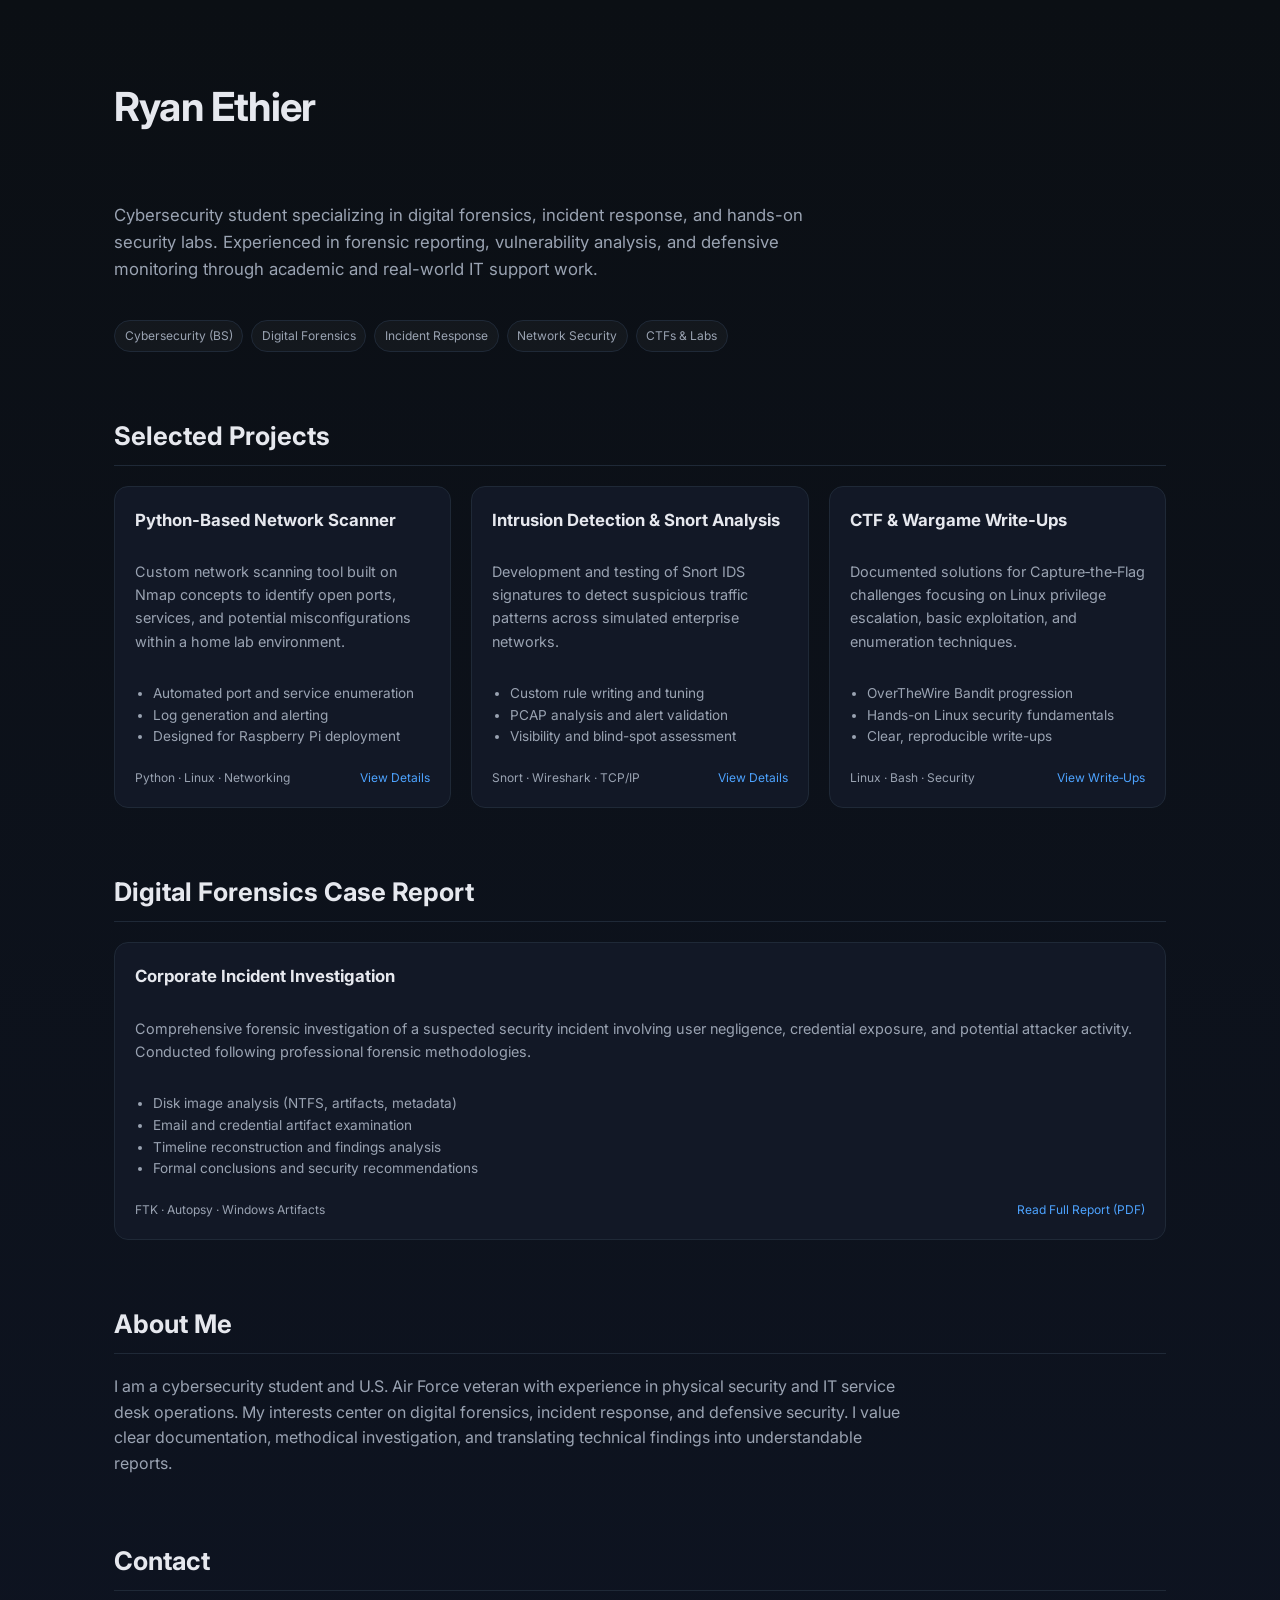
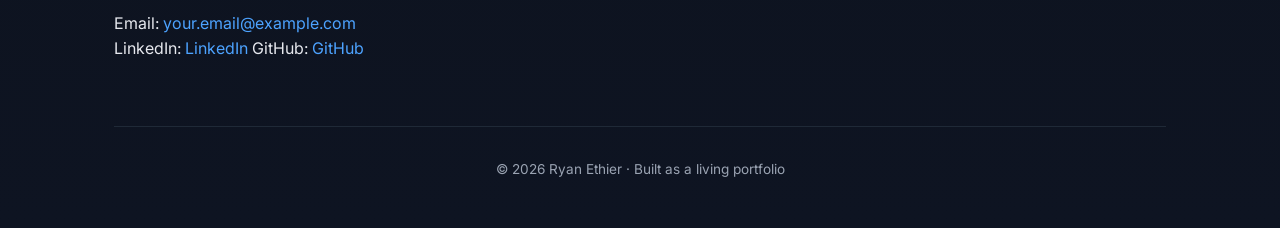
==== index.html @ 9be21da5 "Fix contact links for LinkedIn and GitHub Updated LinkedIn and GitHub links to be clickable and open" ====
<!DOCTYPE html>
<html lang="en">
<head>
  <meta charset="UTF-8" />
  <meta name="viewport" content="width=device-width, initial-scale=1.0" />
  <title>Ryan Ethier | Cybersecurity & Digital Forensics Portfolio</title>
  <meta name="description" content="Cybersecurity student portfolio featuring digital forensics reports, labs, and hands-on security projects." />
  <link rel="preconnect" href="https://fonts.googleapis.com">
  <link rel="preconnect" href="https://fonts.gstatic.com" crossorigin>
  <link href="https://fonts.googleapis.com/css2?family=Inter:wght@300;400;500;600;700&display=swap" rel="stylesheet">
  <style>
    :root {
      --bg: #0b0f14;
      --panel: #121826;
      --text: #e6e8ee;
      --muted: #9aa3b2;
      --accent: #4da3ff;
      --border: #1f2937;
    }

    * { box-sizing: border-box; }

    body {
      margin: 0;
      font-family: 'Inter', system-ui, -apple-system, BlinkMacSystemFont, sans-serif;
      background: linear-gradient(180deg, #0b0f14, #0e1422);
      color: var(--text);
      line-height: 1.6;
    }

    a { color: var(--accent); text-decoration: none; }
    a:hover { text-decoration: underline; }

    .container {
      max-width: 1100px;
      margin: 0 auto;
      padding: 3rem 1.5rem;
    }

    header {
      display: grid;
      grid-template-columns: 1fr;
      gap: 1.25rem;
      margin-bottom: 4rem;
    }

    header h1 {
      font-size: 2.5rem;
      font-weight: 700;
      letter-spacing: -0.02em;
    }

    header p {
      max-width: 700px;
      color: var(--muted);
      font-size: 1.05rem;
    }

    .badges {
      display: flex;
      flex-wrap: wrap;
      gap: 0.5rem;
    }

    .badge {
      border: 1px solid var(--border);
      background: rgba(255,255,255,0.03);
      padding: 0.35rem 0.6rem;
      border-radius: 999px;
      font-size: 0.75rem;
      color: var(--muted);
    }

    section {
      margin-bottom: 4rem;
    }

    section h2 {
      font-size: 1.6rem;
      margin-bottom: 1.25rem;
      border-bottom: 1px solid var(--border);
      padding-bottom: 0.5rem;
    }

    .grid {
      display: grid;
      grid-template-columns: repeat(auto-fit, minmax(280px, 1fr));
      gap: 1.25rem;
    }

    .card {
      background: var(--panel);
      border: 1px solid var(--border);
      border-radius: 14px;
      padding: 1.25rem;
      display: flex;
      flex-direction: column;
      gap: 0.75rem;
      transition: transform 0.15s ease, box-shadow 0.15s ease;
    }

    .card:hover {
      transform: translateY(-2px);
      box-shadow: 0 10px 25px rgba(0,0,0,0.25);
    }

    .card h3 {
      font-size: 1.05rem;
      margin: 0;
    }

    .card p {
      font-size: 0.9rem;
      color: var(--muted);
    }

    .card ul {
      padding-left: 1.1rem;
      margin: 0.25rem 0 0.5rem;
      color: var(--muted);
      font-size: 0.85rem;
    }

    .meta {
      margin-top: auto;
      display: flex;
      justify-content: space-between;
      align-items: center;
      font-size: 0.75rem;
      color: var(--muted);
    }

    footer {
      border-top: 1px solid var(--border);
      padding-top: 2rem;
      text-align: center;
      color: var(--muted);
      font-size: 0.85rem;
    }
  </style>
</head>
<body>
  <div class="container">
    <header>
      <h1>Ryan Ethier</h1>
      <p>
        Cybersecurity student specializing in digital forensics, incident response, and hands-on security labs.
        Experienced in forensic reporting, vulnerability analysis, and defensive monitoring through academic and
        real-world IT support work.
      </p>
      <div class="badges">
        <span class="badge">Cybersecurity (BS)</span>
        <span class="badge">Digital Forensics</span>
        <span class="badge">Incident Response</span>
        <span class="badge">Network Security</span>
        <span class="badge">CTFs & Labs</span>
      </div>
    </header>

    <section id="projects">
      <h2>Selected Projects</h2>
      <div class="grid">
        <div class="card">
          <h3>Python-Based Network Scanner</h3>
          <p>
            Custom network scanning tool built on Nmap concepts to identify open ports, services, and potential
            misconfigurations within a home lab environment.
          </p>
          <ul>
            <li>Automated port and service enumeration</li>
            <li>Log generation and alerting</li>
            <li>Designed for Raspberry Pi deployment</li>
          </ul>
          <div class="meta">
            <span>Python · Linux · Networking</span>
            <a href="#">View Details</a>
          </div>
        </div>

        <div class="card">
          <h3>Intrusion Detection & Snort Analysis</h3>
          <p>
            Development and testing of Snort IDS signatures to detect suspicious traffic patterns across simulated
            enterprise networks.
          </p>
          <ul>
            <li>Custom rule writing and tuning</li>
            <li>PCAP analysis and alert validation</li>
            <li>Visibility and blind-spot assessment</li>
          </ul>
          <div class="meta">
            <span>Snort · Wireshark · TCP/IP</span>
            <a href="#">View Details</a>
          </div>
        </div>

        <div class="card">
          <h3>CTF & Wargame Write‑Ups</h3>
          <p>
            Documented solutions for Capture‑the‑Flag challenges focusing on Linux privilege escalation, basic
            exploitation, and enumeration techniques.
          </p>
          <ul>
            <li>OverTheWire Bandit progression</li>
            <li>Hands-on Linux security fundamentals</li>
            <li>Clear, reproducible write-ups</li>
          </ul>
          <div class="meta">
            <span>Linux · Bash · Security</span>
            <a href="#">View Write‑Ups</a>
          </div>
        </div>
      </div>
    </section>

    <section id="forensics">
      <h2>Digital Forensics Case Report</h2>
      <div class="card">
        <h3>Corporate Incident Investigation</h3>
        <p>
          Comprehensive forensic investigation of a suspected security incident involving user negligence,
          credential exposure, and potential attacker activity. Conducted following professional forensic
          methodologies.
        </p>
        <ul>
          <li>Disk image analysis (NTFS, artifacts, metadata)</li>
          <li>Email and credential artifact examination</li>
          <li>Timeline reconstruction and findings analysis</li>
          <li>Formal conclusions and security recommendations</li>
        </ul>
        <div class="meta">
          <span>FTK · Autopsy · Windows Artifacts</span>
          <a href="#">Read Full Report (PDF)</a>
        </div>
      </div>
    </section>

    <section id="about">
      <h2>About Me</h2>
      <p style="max-width: 800px; color: var(--muted);">
        I am a cybersecurity student and U.S. Air Force veteran with experience in physical security and IT service
        desk operations. My interests center on digital forensics, incident response, and defensive security.
        I value clear documentation, methodical investigation, and translating technical findings into
        understandable reports.
      </p>
    </section>

    <section id="contact">
      <h2>Contact</h2>
      <p class="muted">
        Email: <a href="mailto:your.email@example.com">your.email@example.com</a><br />
        LinkedIn: <a href="https://www.linkedin.com/in/ryanethiercyber/" target="_blank">LinkedIn</a>
        GitHub: <a href="github.com/Ryanethier" target="_blank">GitHub</a>
      </p>
    </section>

    <footer>
      © 2026 Ryan Ethier · Built as a living portfolio
    </footer>
  </div>
</body>
</html>
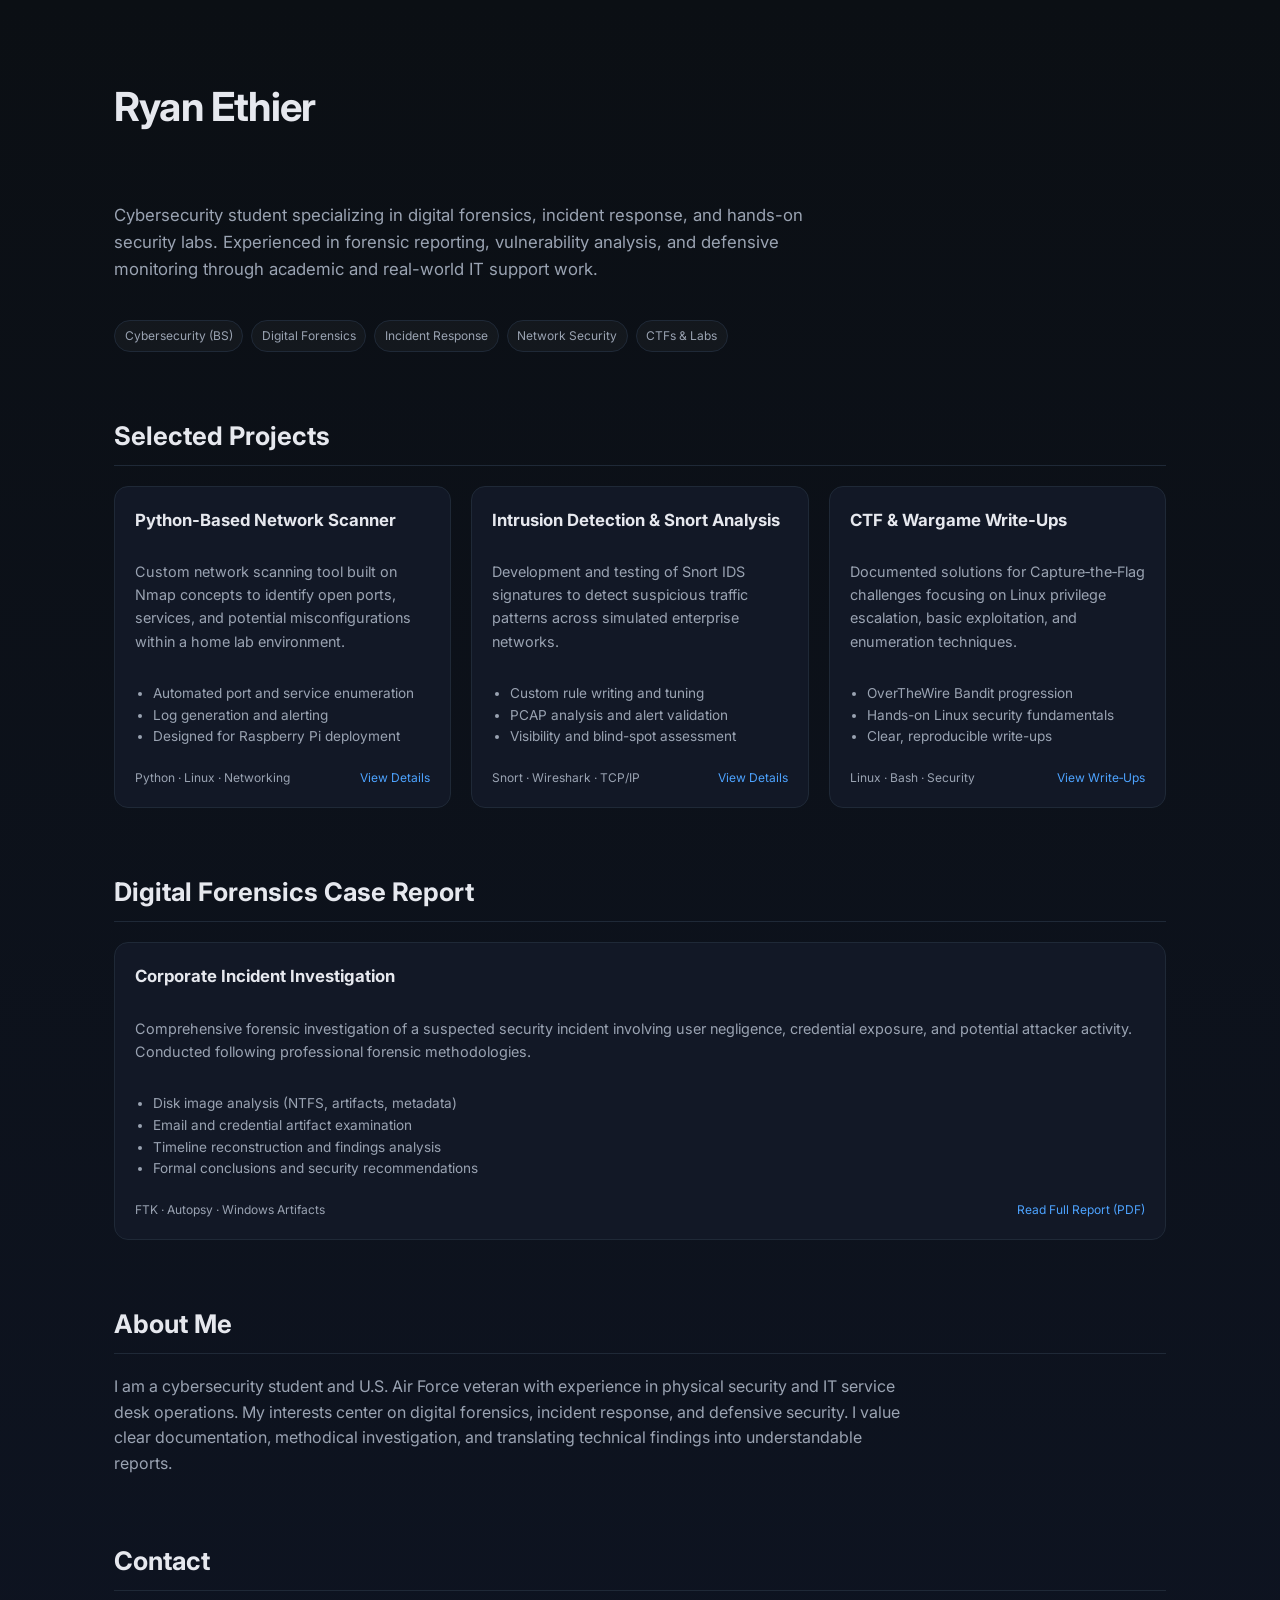
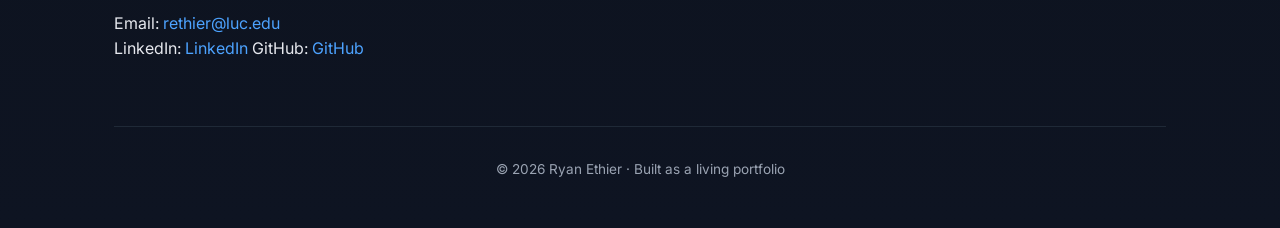
==== commit 67649e5e: "Update contact email in index.html" ====
--- a/index.html
+++ b/index.html
@@ -248,9 +248,9 @@
     <section id="contact">
       <h2>Contact</h2>
       <p class="muted">
-        Email: <a href="mailto:your.email@example.com">your.email@example.com</a><br />
+        Email: <a href="mailto:rethier@luc.edu">rethier@luc.edu</a><br />
         LinkedIn: <a href="https://www.linkedin.com/in/ryanethiercyber/" target="_blank">LinkedIn</a>
-        GitHub: <a href="github.com/Ryanethier" target="_blank">GitHub</a>
+        GitHub: <a href="https://github.com/Ryanethier" target="_blank" rel="noopener noreferrer">GitHub</a>
       </p>
     </section>
 
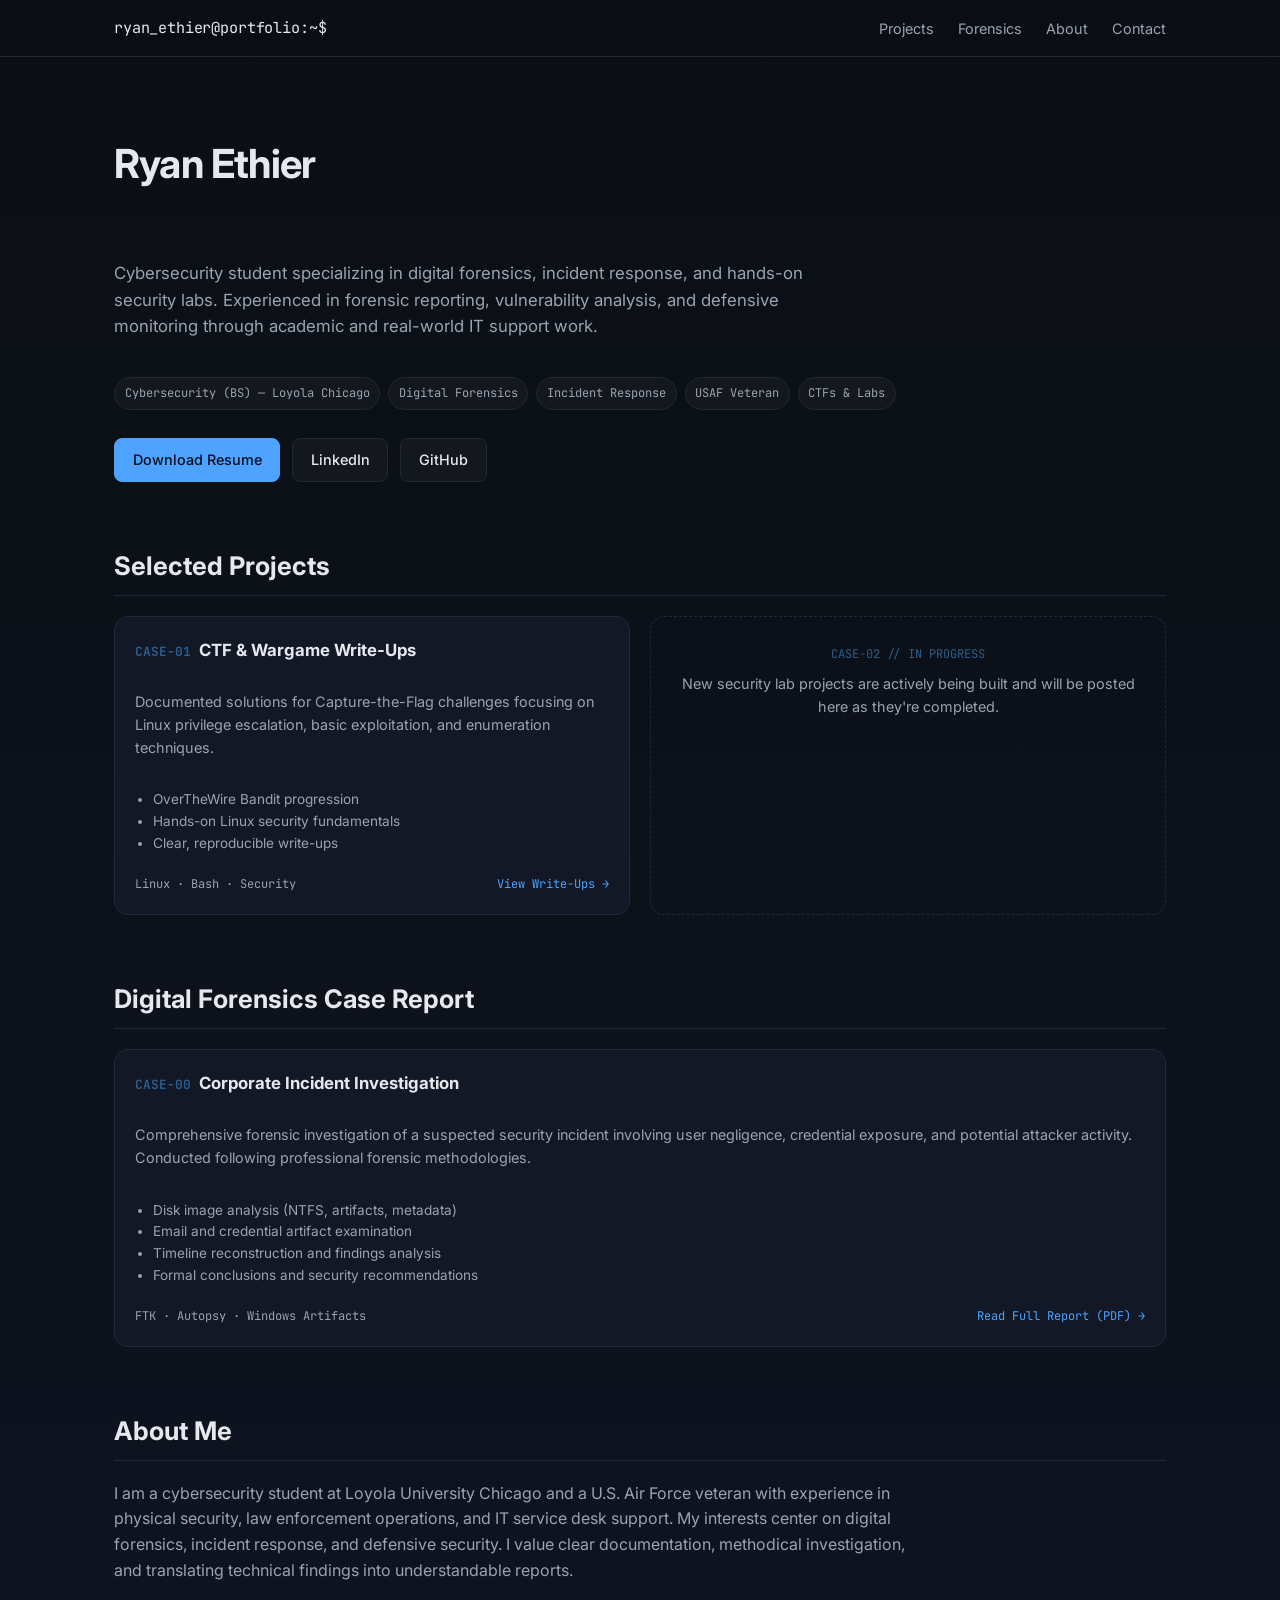
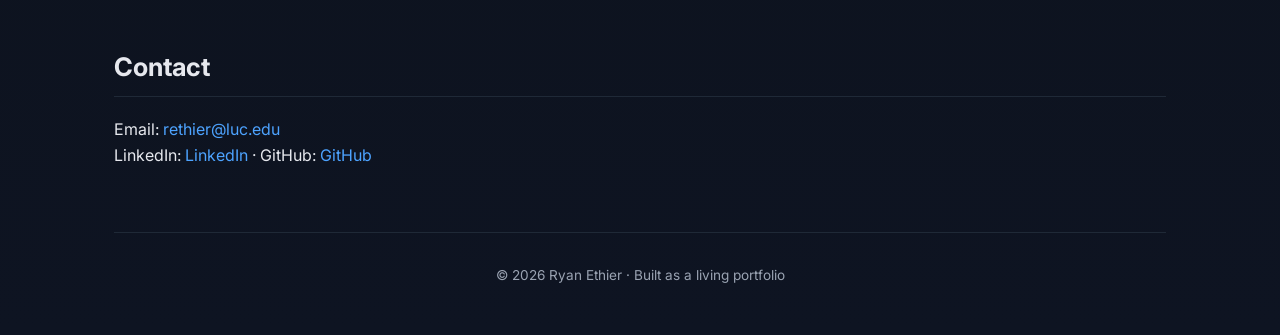
==== commit 8c74f714: "Fix nested folder structure" ====
--- a/index.html
+++ b/index.html
@@ -1,262 +1,132 @@
 <!DOCTYPE html>
 <html lang="en">
 <head>
-  <meta charset="UTF-8" />
-  <meta name="viewport" content="width=device-width, initial-scale=1.0" />
-  <title>Ryan Ethier | Cybersecurity & Digital Forensics Portfolio</title>
-  <meta name="description" content="Cybersecurity student portfolio featuring digital forensics reports, labs, and hands-on security projects." />
-  <link rel="preconnect" href="https://fonts.googleapis.com">
-  <link rel="preconnect" href="https://fonts.gstatic.com" crossorigin>
-  <link href="https://fonts.googleapis.com/css2?family=Inter:wght@300;400;500;600;700&display=swap" rel="stylesheet">
-  <style>
-    :root {
-      --bg: #0b0f14;
-      --panel: #121826;
-      --text: #e6e8ee;
-      --muted: #9aa3b2;
-      --accent: #4da3ff;
-      --border: #1f2937;
-    }
-
-    * { box-sizing: border-box; }
-
-    body {
-      margin: 0;
-      font-family: 'Inter', system-ui, -apple-system, BlinkMacSystemFont, sans-serif;
-      background: linear-gradient(180deg, #0b0f14, #0e1422);
-      color: var(--text);
-      line-height: 1.6;
-    }
-
-    a { color: var(--accent); text-decoration: none; }
-    a:hover { text-decoration: underline; }
-
-    .container {
-      max-width: 1100px;
-      margin: 0 auto;
-      padding: 3rem 1.5rem;
-    }
-
-    header {
-      display: grid;
-      grid-template-columns: 1fr;
-      gap: 1.25rem;
-      margin-bottom: 4rem;
-    }
-
-    header h1 {
-      font-size: 2.5rem;
-      font-weight: 700;
-      letter-spacing: -0.02em;
-    }
-
-    header p {
-      max-width: 700px;
-      color: var(--muted);
-      font-size: 1.05rem;
-    }
-
-    .badges {
-      display: flex;
-      flex-wrap: wrap;
-      gap: 0.5rem;
-    }
-
-    .badge {
-      border: 1px solid var(--border);
-      background: rgba(255,255,255,0.03);
-      padding: 0.35rem 0.6rem;
-      border-radius: 999px;
-      font-size: 0.75rem;
-      color: var(--muted);
-    }
-
-    section {
-      margin-bottom: 4rem;
-    }
-
-    section h2 {
-      font-size: 1.6rem;
-      margin-bottom: 1.25rem;
-      border-bottom: 1px solid var(--border);
-      padding-bottom: 0.5rem;
-    }
-
-    .grid {
-      display: grid;
-      grid-template-columns: repeat(auto-fit, minmax(280px, 1fr));
-      gap: 1.25rem;
-    }
-
-    .card {
-      background: var(--panel);
-      border: 1px solid var(--border);
-      border-radius: 14px;
-      padding: 1.25rem;
-      display: flex;
-      flex-direction: column;
-      gap: 0.75rem;
-      transition: transform 0.15s ease, box-shadow 0.15s ease;
-    }
-
-    .card:hover {
-      transform: translateY(-2px);
-      box-shadow: 0 10px 25px rgba(0,0,0,0.25);
-    }
-
-    .card h3 {
-      font-size: 1.05rem;
-      margin: 0;
-    }
-
-    .card p {
-      font-size: 0.9rem;
-      color: var(--muted);
-    }
-
-    .card ul {
-      padding-left: 1.1rem;
-      margin: 0.25rem 0 0.5rem;
-      color: var(--muted);
-      font-size: 0.85rem;
-    }
-
-    .meta {
-      margin-top: auto;
-      display: flex;
-      justify-content: space-between;
-      align-items: center;
-      font-size: 0.75rem;
-      color: var(--muted);
-    }
-
-    footer {
-      border-top: 1px solid var(--border);
-      padding-top: 2rem;
-      text-align: center;
-      color: var(--muted);
-      font-size: 0.85rem;
-    }
-  </style>
+<meta charset="UTF-8" />
+<meta name="viewport" content="width=device-width, initial-scale=1.0" />
+<title>Ryan Ethier | Cybersecurity & Digital Forensics Portfolio</title>
+<meta name="description" content="Cybersecurity student portfolio featuring digital forensics reports, CTF write-ups, and hands-on security projects." />
+<meta property="og:title" content="Ryan Ethier | Cybersecurity & Digital Forensics Portfolio" />
+<meta property="og:description" content="Digital forensics case reports, CTF write-ups, and security labs from a cybersecurity student and USAF veteran." />
+<meta property="og:type" content="website" />
+<meta property="og:url" content="https://ryanethier.github.io/ryan-ethier-portfolio/" />
+<meta property="og:image" content="https://ryanethier.github.io/ryan-ethier-portfolio/assets/og-image.png" />
+<link rel="icon" type="image/svg+xml" href="assets/favicon.svg" />
+<link rel="preconnect" href="https://fonts.googleapis.com">
+<link rel="preconnect" href="https://fonts.gstatic.com" crossorigin>
+<link href="https://fonts.googleapis.com/css2?family=Inter:wght@300;400;500;600;700&family=JetBrains+Mono:wght@400;500&display=swap" rel="stylesheet">
+<link rel="stylesheet" href="assets/style.css" />
 </head>
 <body>
+
+<nav class="sitenav">
   <div class="container">
-    <header>
-      <h1>Ryan Ethier</h1>
+    <a href="index.html" class="brand">ryan_ethier@portfolio:~$</a>
+    <ul>
+      <li><a href="index.html#projects">Projects</a></li>
+      <li><a href="index.html#forensics">Forensics</a></li>
+      <li><a href="index.html#about">About</a></li>
+      <li><a href="index.html#contact">Contact</a></li>
+    </ul>
+  </div>
+</nav>
+
+<div class="container">
+
+<header>
+  <h1>Ryan Ethier</h1>
+  <p>
+    Cybersecurity student specializing in digital forensics, incident response, and hands-on security labs.
+    Experienced in forensic reporting, vulnerability analysis, and defensive monitoring through academic and
+    real-world IT support work.
+  </p>
+  <div class="badges">
+    <span class="badge">Cybersecurity (BS) — Loyola Chicago</span>
+    <span class="badge">Digital Forensics</span>
+    <span class="badge">Incident Response</span>
+    <span class="badge">USAF Veteran</span>
+    <span class="badge">CTFs & Labs</span>
+  </div>
+  <div class="hero-actions">
+    <a href="resume/resume.pdf" class="btn btn-primary">Download Resume</a>
+    <a href="https://www.linkedin.com/in/ryanethiercyber/" target="_blank" rel="noopener noreferrer" class="btn btn-secondary">LinkedIn</a>
+    <a href="https://github.com/Ryanethier" target="_blank" rel="noopener noreferrer" class="btn btn-secondary">GitHub</a>
+  </div>
+</header>
+
+<section id="projects">
+  <h2>Selected Projects</h2>
+  <div class="grid">
+
+    <div class="card">
+      <h3><span class="case-no">CASE-01</span> CTF & Wargame Write&#8209;Ups</h3>
       <p>
-        Cybersecurity student specializing in digital forensics, incident response, and hands-on security labs.
-        Experienced in forensic reporting, vulnerability analysis, and defensive monitoring through academic and
-        real-world IT support work.
+        Documented solutions for Capture-the-Flag challenges focusing on Linux privilege escalation, basic
+        exploitation, and enumeration techniques.
       </p>
-      <div class="badges">
-        <span class="badge">Cybersecurity (BS)</span>
-        <span class="badge">Digital Forensics</span>
-        <span class="badge">Incident Response</span>
-        <span class="badge">Network Security</span>
-        <span class="badge">CTFs & Labs</span>
+      <ul>
+        <li>OverTheWire Bandit progression</li>
+        <li>Hands-on Linux security fundamentals</li>
+        <li>Clear, reproducible write-ups</li>
+      </ul>
+      <div class="meta">
+        <span>Linux · Bash · Security</span>
+        <a href="projects/ctf-writeups/index.html">View Write&#8209;Ups &rarr;</a>
       </div>
-    </header>
+    </div>
 
-    <section id="projects">
-      <h2>Selected Projects</h2>
-      <div class="grid">
-        <div class="card">
-          <h3>Python-Based Network Scanner</h3>
-          <p>
-            Custom network scanning tool built on Nmap concepts to identify open ports, services, and potential
-            misconfigurations within a home lab environment.
-          </p>
-          <ul>
-            <li>Automated port and service enumeration</li>
-            <li>Log generation and alerting</li>
-            <li>Designed for Raspberry Pi deployment</li>
-          </ul>
-          <div class="meta">
-            <span>Python · Linux · Networking</span>
-            <a href="#">View Details</a>
-          </div>
-        </div>
+    <div class="empty-card">
+      <span>CASE-02 // IN PROGRESS</span>
+      New security lab projects are actively being built and will be posted here as they're completed.
+    </div>
 
-        <div class="card">
-          <h3>Intrusion Detection & Snort Analysis</h3>
-          <p>
-            Development and testing of Snort IDS signatures to detect suspicious traffic patterns across simulated
-            enterprise networks.
-          </p>
-          <ul>
-            <li>Custom rule writing and tuning</li>
-            <li>PCAP analysis and alert validation</li>
-            <li>Visibility and blind-spot assessment</li>
-          </ul>
-          <div class="meta">
-            <span>Snort · Wireshark · TCP/IP</span>
-            <a href="#">View Details</a>
-          </div>
-        </div>
+  </div>
+</section>
 
-        <div class="card">
-          <h3>CTF & Wargame Write‑Ups</h3>
-          <p>
-            Documented solutions for Capture‑the‑Flag challenges focusing on Linux privilege escalation, basic
-            exploitation, and enumeration techniques.
-          </p>
-          <ul>
-            <li>OverTheWire Bandit progression</li>
-            <li>Hands-on Linux security fundamentals</li>
-            <li>Clear, reproducible write-ups</li>
-          </ul>
-          <div class="meta">
-            <span>Linux · Bash · Security</span>
-            <a href="#">View Write‑Ups</a>
-          </div>
-        </div>
-      </div>
-    </section>
+<section id="forensics">
+  <h2>Digital Forensics Case Report</h2>
+  <div class="card">
+    <h3><span class="case-no">CASE-00</span> Corporate Incident Investigation</h3>
+    <p>
+      Comprehensive forensic investigation of a suspected security incident involving user negligence,
+      credential exposure, and potential attacker activity. Conducted following professional forensic
+      methodologies.
+    </p>
+    <ul>
+      <li>Disk image analysis (NTFS, artifacts, metadata)</li>
+      <li>Email and credential artifact examination</li>
+      <li>Timeline reconstruction and findings analysis</li>
+      <li>Formal conclusions and security recommendations</li>
+    </ul>
+    <div class="meta">
+      <span>FTK · Autopsy · Windows Artifacts</span>
+      <a href="digital-forensics-report.pdf" target="_blank" rel="noopener noreferrer">Read Full Report (PDF) &rarr;</a>
+    </div>
+  </div>
+</section>
 
-    <section id="forensics">
-      <h2>Digital Forensics Case Report</h2>
-      <div class="card">
-        <h3>Corporate Incident Investigation</h3>
-        <p>
-          Comprehensive forensic investigation of a suspected security incident involving user negligence,
-          credential exposure, and potential attacker activity. Conducted following professional forensic
-          methodologies.
-        </p>
-        <ul>
-          <li>Disk image analysis (NTFS, artifacts, metadata)</li>
-          <li>Email and credential artifact examination</li>
-          <li>Timeline reconstruction and findings analysis</li>
-          <li>Formal conclusions and security recommendations</li>
-        </ul>
-        <div class="meta">
-          <span>FTK · Autopsy · Windows Artifacts</span>
-          <a href="#">Read Full Report (PDF)</a>
-        </div>
-      </div>
-    </section>
+<section id="about">
+  <h2>About Me</h2>
+  <p style="max-width: 800px; color: var(--muted);">
+    I am a cybersecurity student at Loyola University Chicago and a U.S. Air Force veteran with experience in
+    physical security, law enforcement operations, and IT service desk support. My interests center on digital
+    forensics, incident response, and defensive security. I value clear documentation, methodical investigation,
+    and translating technical findings into understandable reports.
+  </p>
+</section>
 
-    <section id="about">
-      <h2>About Me</h2>
-      <p style="max-width: 800px; color: var(--muted);">
-        I am a cybersecurity student and U.S. Air Force veteran with experience in physical security and IT service
-        desk operations. My interests center on digital forensics, incident response, and defensive security.
-        I value clear documentation, methodical investigation, and translating technical findings into
-        understandable reports.
-      </p>
-    </section>
+<section id="contact">
+  <h2>Contact</h2>
+  <p class="muted">
+    Email: <a href="mailto:rethier@luc.edu">rethier@luc.edu</a><br />
+    LinkedIn: <a href="https://www.linkedin.com/in/ryanethiercyber/" target="_blank" rel="noopener noreferrer">LinkedIn</a> &middot;
+    GitHub: <a href="https://github.com/Ryanethier" target="_blank" rel="noopener noreferrer">GitHub</a>
+  </p>
+</section>
 
-    <section id="contact">
-      <h2>Contact</h2>
-      <p class="muted">
-        Email: <a href="mailto:rethier@luc.edu">rethier@luc.edu</a><br />
-        LinkedIn: <a href="https://www.linkedin.com/in/ryanethiercyber/" target="_blank">LinkedIn</a>
-        GitHub: <a href="https://github.com/Ryanethier" target="_blank" rel="noopener noreferrer">GitHub</a>
-      </p>
-    </section>
+<footer>
+  &copy; 2026 Ryan Ethier &middot; Built as a living portfolio
+</footer>
 
-    <footer>
-      © 2026 Ryan Ethier · Built as a living portfolio
-    </footer>
-  </div>
+</div>
 </body>
 </html>
--- a/assets/style.css
+++ b/assets/style.css
@@ -0,0 +1,233 @@
+:root {
+  --bg: #0b0f14;
+  --panel: #121826;
+  --text: #e6e8ee;
+  --muted: #9aa3b2;
+  --accent: #4da3ff;
+  --accent-dim: #2c5d8a;
+  --border: #1f2937;
+  --mono: 'JetBrains Mono', 'SFMono-Regular', Consolas, monospace;
+}
+
+* { box-sizing: border-box; }
+
+html { scroll-behavior: smooth; }
+
+body {
+  margin: 0;
+  font-family: 'Inter', system-ui, -apple-system, BlinkMacSystemFont, sans-serif;
+  background: linear-gradient(180deg, #0b0f14, #0e1422);
+  color: var(--text);
+  line-height: 1.6;
+}
+
+a { color: var(--accent); text-decoration: none; }
+a:hover { text-decoration: underline; }
+a:focus-visible, button:focus-visible {
+  outline: 2px solid var(--accent);
+  outline-offset: 3px;
+}
+
+.container {
+  max-width: 1100px;
+  margin: 0 auto;
+  padding: 3rem 1.5rem;
+}
+
+/* ---- Nav ---- */
+nav.sitenav {
+  border-bottom: 1px solid var(--border);
+  background: rgba(11, 15, 20, 0.85);
+  backdrop-filter: blur(6px);
+  position: sticky;
+  top: 0;
+  z-index: 10;
+}
+nav.sitenav .container {
+  padding: 1rem 1.5rem;
+  display: flex;
+  justify-content: space-between;
+  align-items: center;
+}
+nav.sitenav .brand {
+  font-family: var(--mono);
+  font-size: 0.95rem;
+  color: var(--text);
+  letter-spacing: -0.01em;
+}
+nav.sitenav .brand:hover { text-decoration: none; color: var(--accent); }
+nav.sitenav ul {
+  list-style: none;
+  display: flex;
+  gap: 1.5rem;
+  margin: 0;
+  padding: 0;
+  font-size: 0.9rem;
+}
+nav.sitenav a { color: var(--muted); }
+nav.sitenav a:hover, nav.sitenav a.active { color: var(--text); }
+
+/* ---- Header / Hero ---- */
+header {
+  display: grid;
+  grid-template-columns: 1fr;
+  gap: 1.25rem;
+  margin-bottom: 4rem;
+}
+header h1 {
+  font-size: 2.5rem;
+  font-weight: 700;
+  letter-spacing: -0.02em;
+}
+header p { max-width: 700px; color: var(--muted); font-size: 1.05rem; }
+
+.badges { display: flex; flex-wrap: wrap; gap: 0.5rem; }
+.badge {
+  border: 1px solid var(--border);
+  background: rgba(255,255,255,0.03);
+  padding: 0.35rem 0.6rem;
+  border-radius: 999px;
+  font-size: 0.75rem;
+  color: var(--muted);
+  font-family: var(--mono);
+}
+
+.hero-actions { display: flex; gap: 0.75rem; flex-wrap: wrap; margin-top: 0.5rem; }
+.btn {
+  display: inline-block;
+  padding: 0.6rem 1.1rem;
+  border-radius: 8px;
+  font-size: 0.9rem;
+  font-weight: 500;
+  border: 1px solid var(--border);
+}
+.btn:hover { text-decoration: none; }
+.btn-primary {
+  background: var(--accent);
+  color: #04101f;
+  border-color: var(--accent);
+}
+.btn-primary:hover { background: #6bb4ff; }
+.btn-secondary { color: var(--text); background: rgba(255,255,255,0.03); }
+.btn-secondary:hover { border-color: var(--accent); color: var(--accent); }
+
+/* ---- Sections ---- */
+section { margin-bottom: 4rem; }
+section h2 {
+  font-size: 1.6rem;
+  margin-bottom: 1.25rem;
+  border-bottom: 1px solid var(--border);
+  padding-bottom: 0.5rem;
+}
+.eyebrow {
+  font-family: var(--mono);
+  font-size: 0.75rem;
+  color: var(--accent);
+  letter-spacing: 0.08em;
+  text-transform: uppercase;
+  margin-bottom: 0.5rem;
+  display: block;
+}
+
+.grid {
+  display: grid;
+  grid-template-columns: repeat(auto-fit, minmax(280px, 1fr));
+  gap: 1.25rem;
+}
+
+.card {
+  background: var(--panel);
+  border: 1px solid var(--border);
+  border-radius: 14px;
+  padding: 1.25rem;
+  display: flex;
+  flex-direction: column;
+  gap: 0.75rem;
+  transition: transform 0.15s ease, box-shadow 0.15s ease;
+}
+.card:hover { transform: translateY(-2px); box-shadow: 0 10px 25px rgba(0,0,0,0.25); }
+.card h3 { font-size: 1.05rem; margin: 0; display: flex; align-items: baseline; gap: 0.5rem; }
+.card .case-no {
+  font-family: var(--mono);
+  color: var(--accent-dim);
+  font-size: 0.8rem;
+}
+.card p { font-size: 0.9rem; color: var(--muted); }
+.card ul { padding-left: 1.1rem; margin: 0.25rem 0 0.5rem; color: var(--muted); font-size: 0.85rem; }
+
+.meta {
+  margin-top: auto;
+  display: flex;
+  justify-content: space-between;
+  align-items: center;
+  font-size: 0.75rem;
+  color: var(--muted);
+  font-family: var(--mono);
+}
+
+.status-tag {
+  font-family: var(--mono);
+  font-size: 0.7rem;
+  padding: 0.2rem 0.5rem;
+  border-radius: 4px;
+  border: 1px solid var(--border);
+  text-transform: uppercase;
+  letter-spacing: 0.05em;
+}
+.status-tag.done { color: #6ee7a7; border-color: #1f4d38; }
+.status-tag.progress { color: #f5c563; border-color: #4d3e1f; }
+.status-tag.planned { color: var(--muted); }
+
+/* ---- Empty / placeholder state ---- */
+.empty-card {
+  border: 1px dashed var(--border);
+  border-radius: 14px;
+  padding: 1.75rem;
+  color: var(--muted);
+  font-size: 0.9rem;
+  text-align: center;
+}
+.empty-card span { display: block; font-family: var(--mono); font-size: 0.75rem; color: var(--accent-dim); margin-bottom: 0.5rem; }
+
+/* ---- Write-up / detail pages ---- */
+.breadcrumb {
+  font-family: var(--mono);
+  font-size: 0.8rem;
+  color: var(--muted);
+  margin-bottom: 2rem;
+}
+.breadcrumb a { color: var(--muted); }
+.breadcrumb a:hover { color: var(--accent); }
+
+article.writeup h1 { font-size: 2rem; margin-bottom: 0.5rem; }
+article.writeup .subtitle { color: var(--muted); margin-bottom: 2rem; }
+article.writeup h2 { font-size: 1.25rem; margin-top: 2.5rem; }
+article.writeup pre {
+  background: #080b10;
+  border: 1px solid var(--border);
+  border-radius: 8px;
+  padding: 1rem;
+  overflow-x: auto;
+  font-family: var(--mono);
+  font-size: 0.85rem;
+}
+article.writeup code {
+  font-family: var(--mono);
+  background: rgba(255,255,255,0.06);
+  padding: 0.1rem 0.35rem;
+  border-radius: 4px;
+  font-size: 0.85em;
+}
+
+footer {
+  border-top: 1px solid var(--border);
+  padding-top: 2rem;
+  text-align: center;
+  color: var(--muted);
+  font-size: 0.85rem;
+}
+
+@media (max-width: 640px) {
+  nav.sitenav ul { gap: 1rem; }
+  header h1 { font-size: 2rem; }
+}
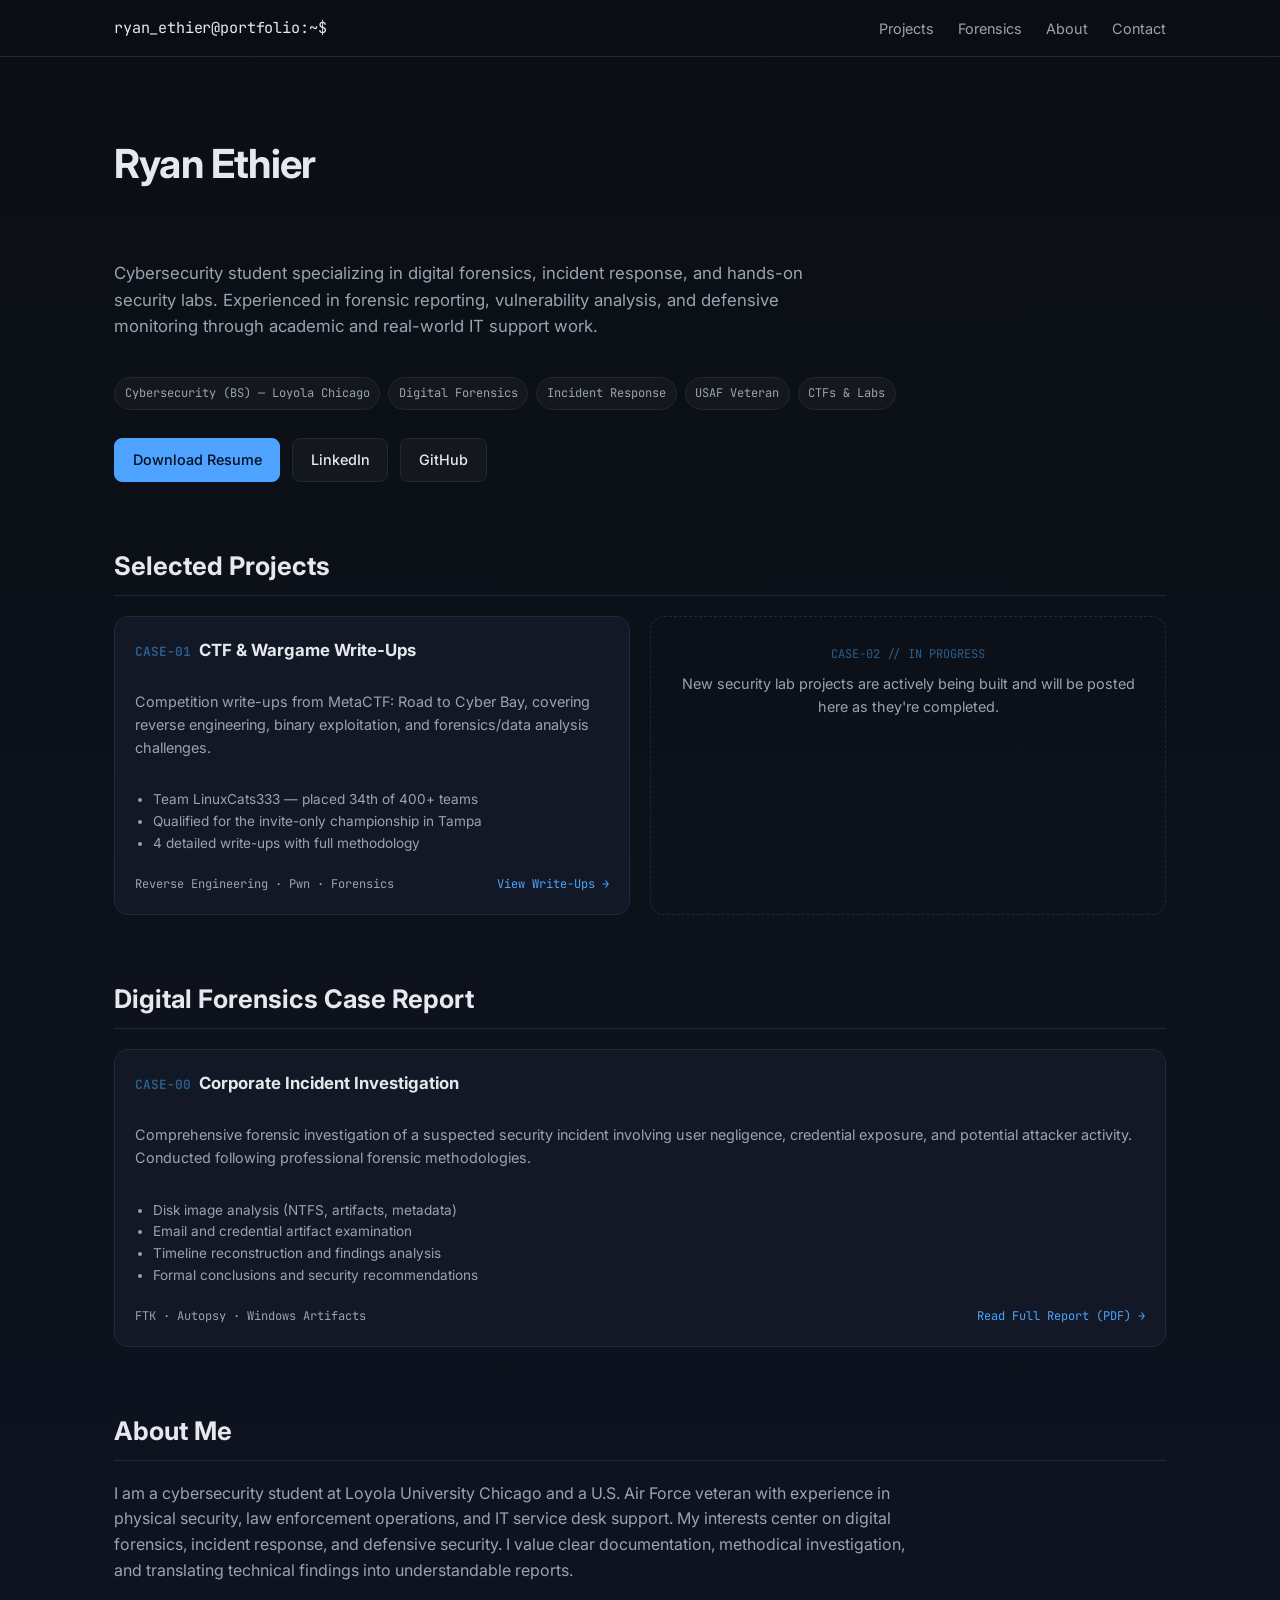
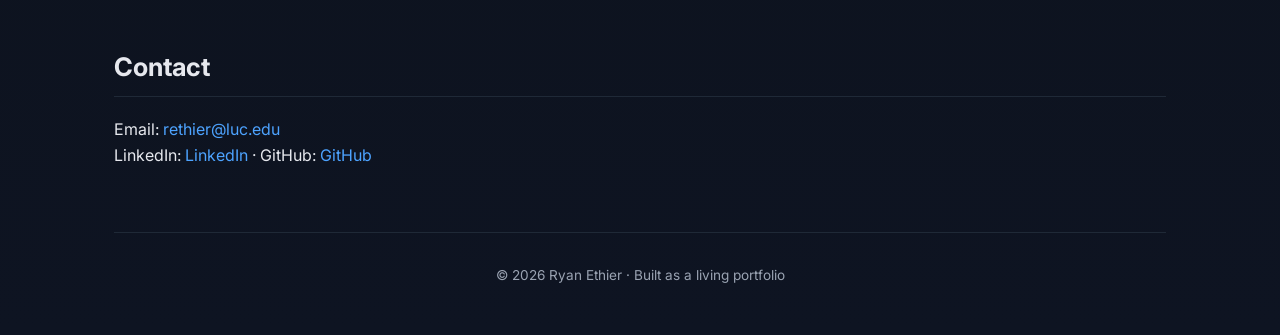
==== commit d1167d92: "Replace CTF placeholder content with MetaCTF: Road to Cyber Bay write-ups Swap out the old OverTheWi" ====
--- a/index.html
+++ b/index.html
@@ -60,16 +60,16 @@
     <div class="card">
       <h3><span class="case-no">CASE-01</span> CTF & Wargame Write&#8209;Ups</h3>
       <p>
-        Documented solutions for Capture-the-Flag challenges focusing on Linux privilege escalation, basic
-        exploitation, and enumeration techniques.
+        Competition write-ups from MetaCTF: Road to Cyber Bay, covering reverse
+        engineering, binary exploitation, and forensics/data analysis challenges.
       </p>
       <ul>
-        <li>OverTheWire Bandit progression</li>
-        <li>Hands-on Linux security fundamentals</li>
-        <li>Clear, reproducible write-ups</li>
+        <li>Team LinuxCats333 — placed 34th of 400+ teams</li>
+        <li>Qualified for the invite-only championship in Tampa</li>
+        <li>4 detailed write-ups with full methodology</li>
       </ul>
       <div class="meta">
-        <span>Linux · Bash · Security</span>
+        <span>Reverse Engineering · Pwn · Forensics</span>
         <a href="projects/ctf-writeups/index.html">View Write&#8209;Ups &rarr;</a>
       </div>
     </div>
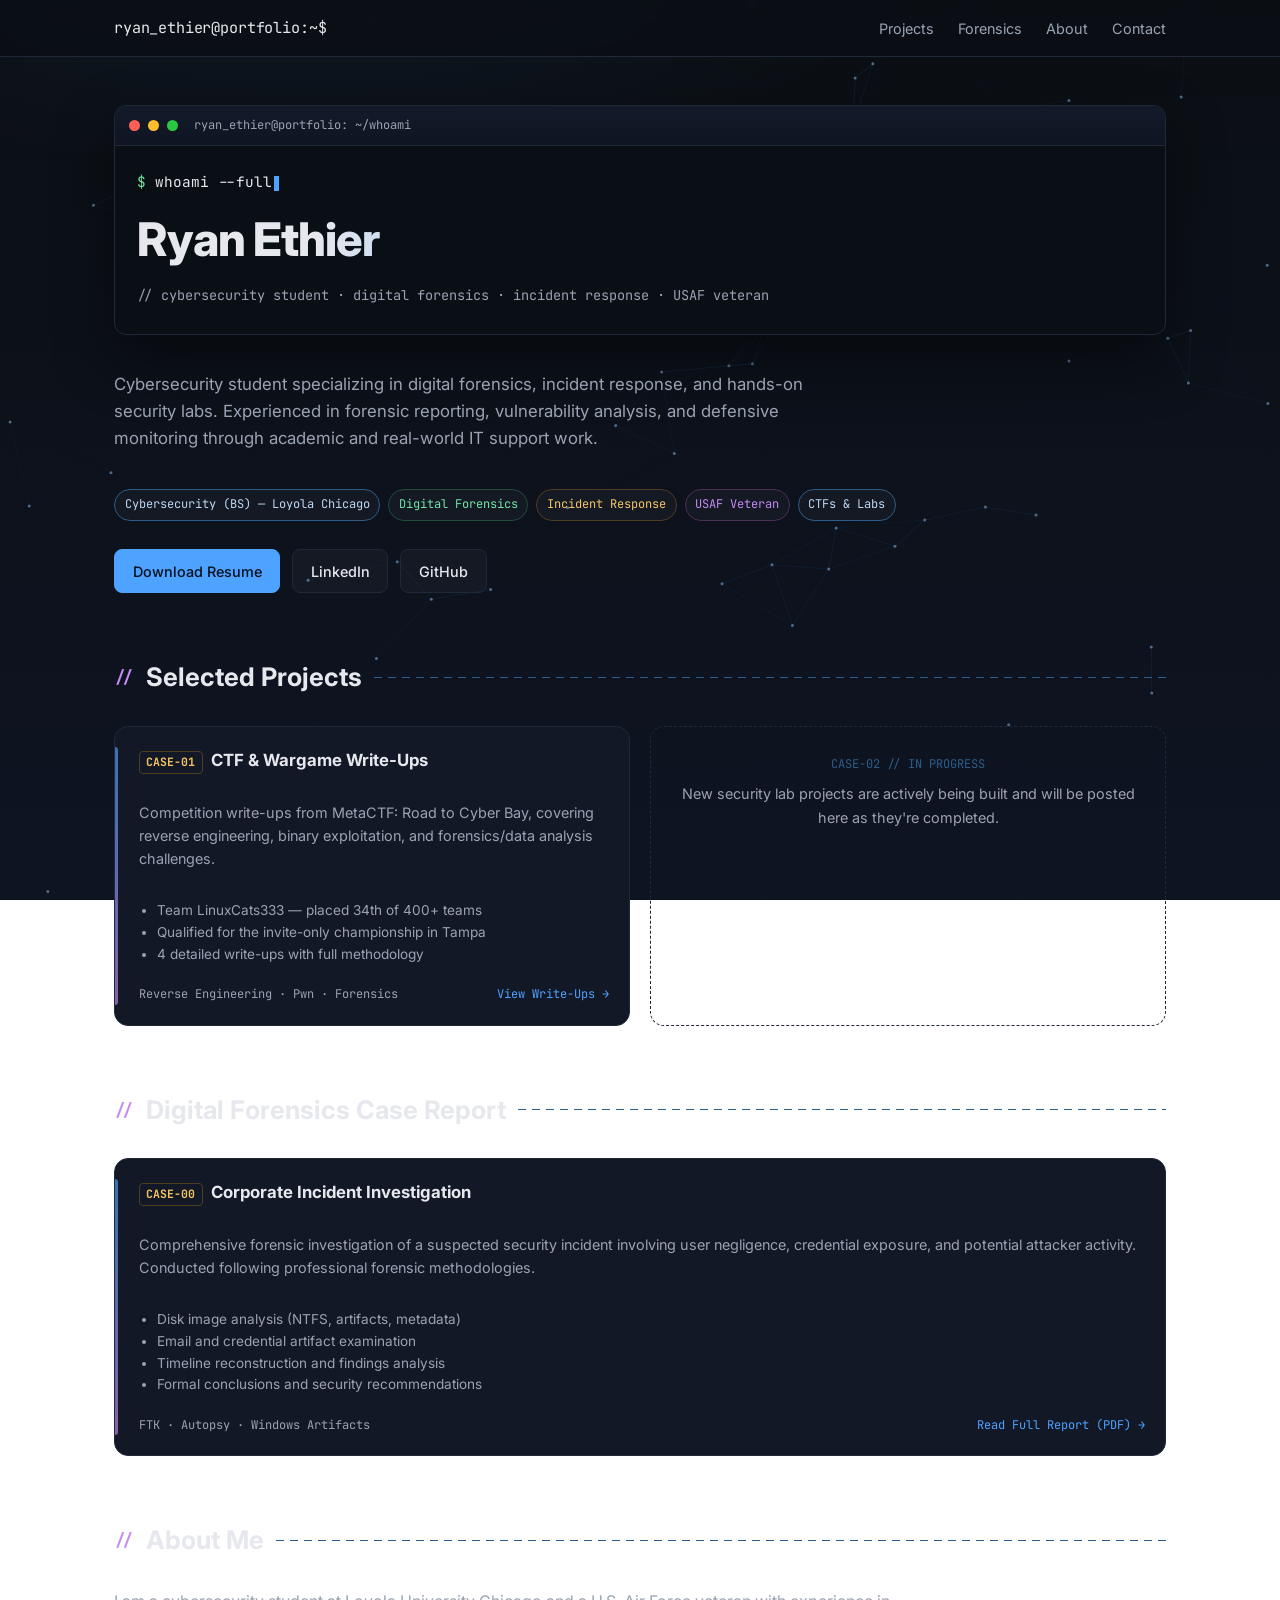
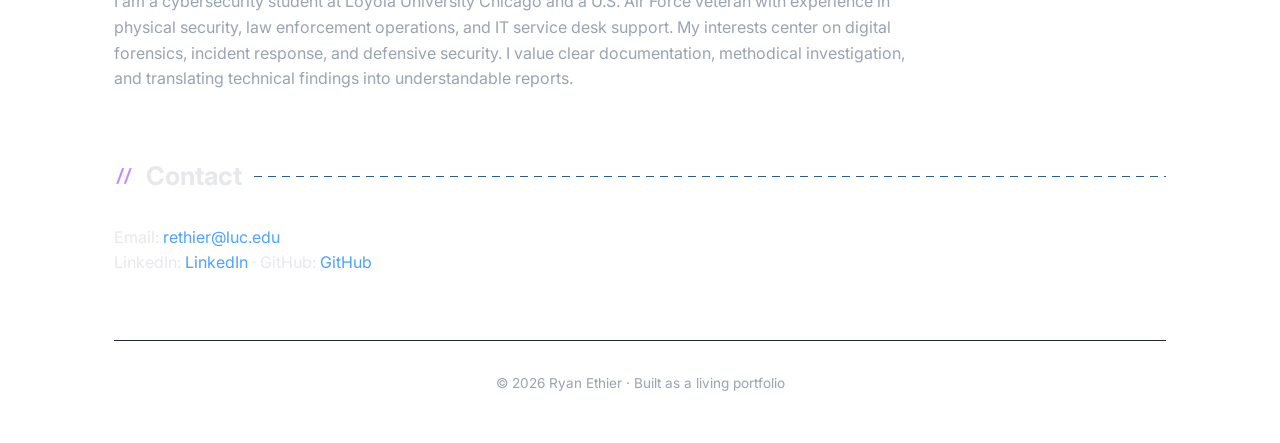
==== commit a29bcc88: "Bring the site to life: motion, generative canvas, bolder identity Applies all three preview treatme" ====
--- a/index.html
+++ b/index.html
@@ -15,8 +15,11 @@
 <link rel="preconnect" href="https://fonts.gstatic.com" crossorigin>
 <link href="https://fonts.googleapis.com/css2?family=Inter:wght@300;400;500;600;700&family=JetBrains+Mono:wght@400;500&display=swap" rel="stylesheet">
 <link rel="stylesheet" href="assets/style.css" />
+<script>document.documentElement.classList.add('js')</script>
 </head>
 <body>
+
+<canvas id="constellation" aria-hidden="true"></canvas>
 
 <nav class="sitenav">
   <div class="container">
@@ -33,7 +36,17 @@
 <div class="container">
 
 <header>
-  <h1>Ryan Ethier</h1>
+  <div class="term">
+    <div class="term-bar">
+      <span class="dot r"></span><span class="dot y"></span><span class="dot g"></span>
+      <span class="term-title">ryan_ethier@portfolio: ~/whoami</span>
+    </div>
+    <div class="term-body">
+      <div><span class="term-prompt">$</span> <span id="typed" data-text="whoami --full"></span><span class="cursor" aria-hidden="true"></span></div>
+      <h1>Ryan Ethier</h1>
+      <p class="term-out">// cybersecurity student &middot; digital forensics &middot; incident response &middot; USAF veteran</p>
+    </div>
+  </div>
   <p>
     Cybersecurity student specializing in digital forensics, incident response, and hands-on security labs.
     Experienced in forensic reporting, vulnerability analysis, and defensive monitoring through academic and
@@ -54,10 +67,10 @@
 </header>
 
 <section id="projects">
-  <h2>Selected Projects</h2>
+  <h2 class="reveal">Selected Projects</h2>
   <div class="grid">
 
-    <div class="card">
+    <div class="card reveal">
       <h3><span class="case-no">CASE-01</span> CTF & Wargame Write&#8209;Ups</h3>
       <p>
         Competition write-ups from MetaCTF: Road to Cyber Bay, covering reverse
@@ -74,7 +87,7 @@
       </div>
     </div>
 
-    <div class="empty-card">
+    <div class="empty-card reveal">
       <span>CASE-02 // IN PROGRESS</span>
       New security lab projects are actively being built and will be posted here as they're completed.
     </div>
@@ -83,8 +96,8 @@
 </section>
 
 <section id="forensics">
-  <h2>Digital Forensics Case Report</h2>
-  <div class="card">
+  <h2 class="reveal">Digital Forensics Case Report</h2>
+  <div class="card reveal">
     <h3><span class="case-no">CASE-00</span> Corporate Incident Investigation</h3>
     <p>
       Comprehensive forensic investigation of a suspected security incident involving user negligence,
@@ -105,8 +118,8 @@
 </section>
 
 <section id="about">
-  <h2>About Me</h2>
-  <p style="max-width: 800px; color: var(--muted);">
+  <h2 class="reveal">About Me</h2>
+  <p class="reveal" style="max-width: 800px; color: var(--muted);">
     I am a cybersecurity student at Loyola University Chicago and a U.S. Air Force veteran with experience in
     physical security, law enforcement operations, and IT service desk support. My interests center on digital
     forensics, incident response, and defensive security. I value clear documentation, methodical investigation,
@@ -115,8 +128,8 @@
 </section>
 
 <section id="contact">
-  <h2>Contact</h2>
-  <p class="muted">
+  <h2 class="reveal">Contact</h2>
+  <p class="muted reveal">
     Email: <a href="mailto:rethier@luc.edu">rethier@luc.edu</a><br />
     LinkedIn: <a href="https://www.linkedin.com/in/ryanethiercyber/" target="_blank" rel="noopener noreferrer">LinkedIn</a> &middot;
     GitHub: <a href="https://github.com/Ryanethier" target="_blank" rel="noopener noreferrer">GitHub</a>
@@ -128,5 +141,7 @@
 </footer>
 
 </div>
+
+<script src="assets/site.js" defer></script>
 </body>
 </html>
--- a/assets/style.css
+++ b/assets/style.css
@@ -7,6 +7,10 @@
   --accent-dim: #2c5d8a;
   --border: #1f2937;
   --mono: 'JetBrains Mono', 'SFMono-Regular', Consolas, monospace;
+  /* extended accent palette */
+  --green: #6ee7a7;
+  --amber: #f5c563;
+  --magenta: #c58af5;
 }
 
 * { box-sizing: border-box; }
@@ -16,9 +20,34 @@
 body {
   margin: 0;
   font-family: 'Inter', system-ui, -apple-system, BlinkMacSystemFont, sans-serif;
-  background: linear-gradient(180deg, #0b0f14, #0e1422);
   color: var(--text);
   line-height: 1.6;
+  min-height: 100vh;
+  background:
+    radial-gradient(1200px 600px at 12% -10%, rgba(77, 163, 255, 0.10), transparent 60%),
+    radial-gradient(1000px 520px at 100% 8%, rgba(110, 231, 167, 0.06), transparent 55%),
+    radial-gradient(900px 500px at 50% 120%, rgba(197, 138, 245, 0.06), transparent 60%),
+    linear-gradient(180deg, #0b0f14, #0e1422);
+  background-attachment: fixed;
+  background-size: 200% 200%, 200% 200%, 200% 200%, 100% 100%;
+}
+@media (prefers-reduced-motion: no-preference) {
+  body { animation: driftBG 28s ease-in-out infinite alternate; }
+}
+@keyframes driftBG {
+  0%   { background-position: 0% 0%, 100% 0%, 50% 100%, 0 0; }
+  100% { background-position: 40% 30%, 30% 55%, 30% 70%, 0 0; }
+}
+
+/* ---- Generative background canvas ---- */
+#constellation {
+  position: fixed;
+  inset: 0;
+  width: 100%;
+  height: 100%;
+  z-index: 0;
+  pointer-events: none;
+  display: block;
 }
 
 a { color: var(--accent); text-decoration: none; }
@@ -32,6 +61,8 @@
   max-width: 1100px;
   margin: 0 auto;
   padding: 3rem 1.5rem;
+  position: relative;
+  z-index: 1;
 }
 
 /* ---- Nav ---- */
@@ -81,6 +112,62 @@
 }
 header p { max-width: 700px; color: var(--muted); font-size: 1.05rem; }
 
+/* ---- Terminal-window hero frame ---- */
+.term {
+  border: 1px solid var(--border);
+  border-radius: 12px;
+  overflow: hidden;
+  background: #0a0e15;
+  box-shadow: 0 24px 60px rgba(0, 0, 0, 0.45);
+}
+.term-bar {
+  display: flex;
+  align-items: center;
+  gap: 0.5rem;
+  padding: 0.6rem 0.9rem;
+  background: linear-gradient(180deg, #131a29, #0f1522);
+  border-bottom: 1px solid var(--border);
+}
+.term-bar .dot { width: 11px; height: 11px; border-radius: 50%; flex: none; }
+.term-bar .dot.r { background: #ff5f57; }
+.term-bar .dot.y { background: #febc2e; }
+.term-bar .dot.g { background: #28c840; }
+.term-title {
+  margin-left: 0.5rem;
+  font-family: var(--mono);
+  font-size: 0.75rem;
+  color: var(--muted);
+}
+.term-body { padding: 1.5rem 1.4rem 1.7rem; font-family: var(--mono); font-size: 0.9rem; }
+.term-prompt { color: var(--green); }
+.term-flag { color: var(--amber); }
+.term-out { color: var(--muted); margin: 0.55rem 0 0; font-size: 0.85rem; }
+.term-body h1 {
+  font-family: 'Inter', system-ui, sans-serif;
+  font-size: 2.9rem;
+  font-weight: 800;
+  letter-spacing: -0.02em;
+  margin: 0.55rem 0 0.2rem;
+  background: linear-gradient(92deg, var(--text) 18%, var(--accent) 62%, var(--magenta));
+  -webkit-background-clip: text;
+  background-clip: text;
+  color: transparent;
+}
+
+/* ---- Blinking cursor ---- */
+.cursor {
+  display: inline-block;
+  width: 0.55ch;
+  height: 1em;
+  vertical-align: text-bottom;
+  background: var(--accent);
+  margin-left: 0.15ch;
+}
+@media (prefers-reduced-motion: no-preference) {
+  .cursor { animation: blink 1.05s steps(1) infinite; }
+}
+@keyframes blink { 50% { opacity: 0; } }
+
 .badges { display: flex; flex-wrap: wrap; gap: 0.5rem; }
 .badge {
   border: 1px solid var(--border);
@@ -91,6 +178,11 @@
   color: var(--muted);
   font-family: var(--mono);
 }
+/* rotating accent tint across the badge row */
+.badges .badge:nth-child(4n+1) { border-color: var(--accent-dim); color: #bcd8f5; }
+.badges .badge:nth-child(4n+2) { border-color: #1f4d38; color: var(--green); }
+.badges .badge:nth-child(4n+3) { border-color: #4d3e1f; color: var(--amber); }
+.badges .badge:nth-child(4n)   { border-color: #4a2f57; color: var(--magenta); }
 
 .hero-actions { display: flex; gap: 0.75rem; flex-wrap: wrap; margin-top: 0.5rem; }
 .btn {
@@ -116,8 +208,23 @@
 section h2 {
   font-size: 1.6rem;
   margin-bottom: 1.25rem;
-  border-bottom: 1px solid var(--border);
   padding-bottom: 0.5rem;
+  display: flex;
+  align-items: center;
+  gap: 0.75rem;
+}
+section h2::before {
+  content: "//";
+  font-family: var(--mono);
+  color: var(--magenta);
+  font-size: 1.05rem;
+  flex: none;
+}
+section h2::after {
+  content: "";
+  flex: 1;
+  height: 1px;
+  background: repeating-linear-gradient(90deg, var(--accent-dim) 0 8px, transparent 8px 14px);
 }
 .eyebrow {
   font-family: var(--mono);
@@ -139,18 +246,39 @@
   background: var(--panel);
   border: 1px solid var(--border);
   border-radius: 14px;
-  padding: 1.25rem;
+  padding: 1.25rem 1.25rem 1.25rem 1.5rem;
+  position: relative;
   display: flex;
   flex-direction: column;
   gap: 0.75rem;
-  transition: transform 0.15s ease, box-shadow 0.15s ease;
-}
-.card:hover { transform: translateY(-2px); box-shadow: 0 10px 25px rgba(0,0,0,0.25); }
-.card h3 { font-size: 1.05rem; margin: 0; display: flex; align-items: baseline; gap: 0.5rem; }
+  transition: transform 0.16s ease, box-shadow 0.16s ease, border-color 0.16s ease;
+}
+.card::before {
+  content: "";
+  position: absolute;
+  left: 0;
+  top: 1.25rem;
+  bottom: 1.25rem;
+  width: 3px;
+  border-radius: 0 3px 3px 0;
+  background: linear-gradient(180deg, var(--accent), var(--magenta));
+  opacity: 0.65;
+  transition: opacity 0.16s ease;
+}
+.card:hover {
+  transform: translateY(-3px);
+  border-color: var(--accent-dim);
+  box-shadow: 0 14px 40px rgba(0,0,0,0.35), 0 0 0 1px rgba(77,163,255,0.12);
+}
+.card:hover::before { opacity: 1; }
+.card h3 { font-size: 1.05rem; margin: 0; display: flex; align-items: baseline; gap: 0.5rem; flex-wrap: wrap; }
 .card .case-no {
   font-family: var(--mono);
-  color: var(--accent-dim);
-  font-size: 0.8rem;
+  color: var(--amber);
+  font-size: 0.72rem;
+  border: 1px solid #4d3e1f;
+  padding: 0.08rem 0.4rem;
+  border-radius: 4px;
 }
 .card p { font-size: 0.9rem; color: var(--muted); }
 .card ul { padding-left: 1.1rem; margin: 0.25rem 0 0.5rem; color: var(--muted); font-size: 0.85rem; }
@@ -201,7 +329,12 @@
 
 article.writeup h1 { font-size: 2rem; margin-bottom: 0.5rem; }
 article.writeup .subtitle { color: var(--muted); margin-bottom: 2rem; }
-article.writeup h2 { font-size: 1.25rem; margin-top: 2.5rem; }
+article.writeup h2 {
+  font-size: 1.25rem;
+  margin-top: 2.5rem;
+  padding-left: 0.75rem;
+  border-left: 3px solid var(--accent);
+}
 article.writeup pre {
   background: #080b10;
   border: 1px solid var(--border);
@@ -227,7 +360,21 @@
   font-size: 0.85rem;
 }
 
+/* ---- Scroll reveal (only armed when JS is present) ---- */
+.js .reveal {
+  opacity: 0;
+  transform: translateY(16px);
+  transition: opacity 0.6s ease, transform 0.6s ease;
+}
+.js .reveal.in { opacity: 1; transform: none; }
+@media (prefers-reduced-motion: reduce) {
+  .js .reveal { opacity: 1; transform: none; transition: none; }
+  html { scroll-behavior: auto; }
+}
+
 @media (max-width: 640px) {
   nav.sitenav ul { gap: 1rem; }
   header h1 { font-size: 2rem; }
-}
+  .term-body h1 { font-size: 2rem; }
+  .term-body { font-size: 0.82rem; }
+}
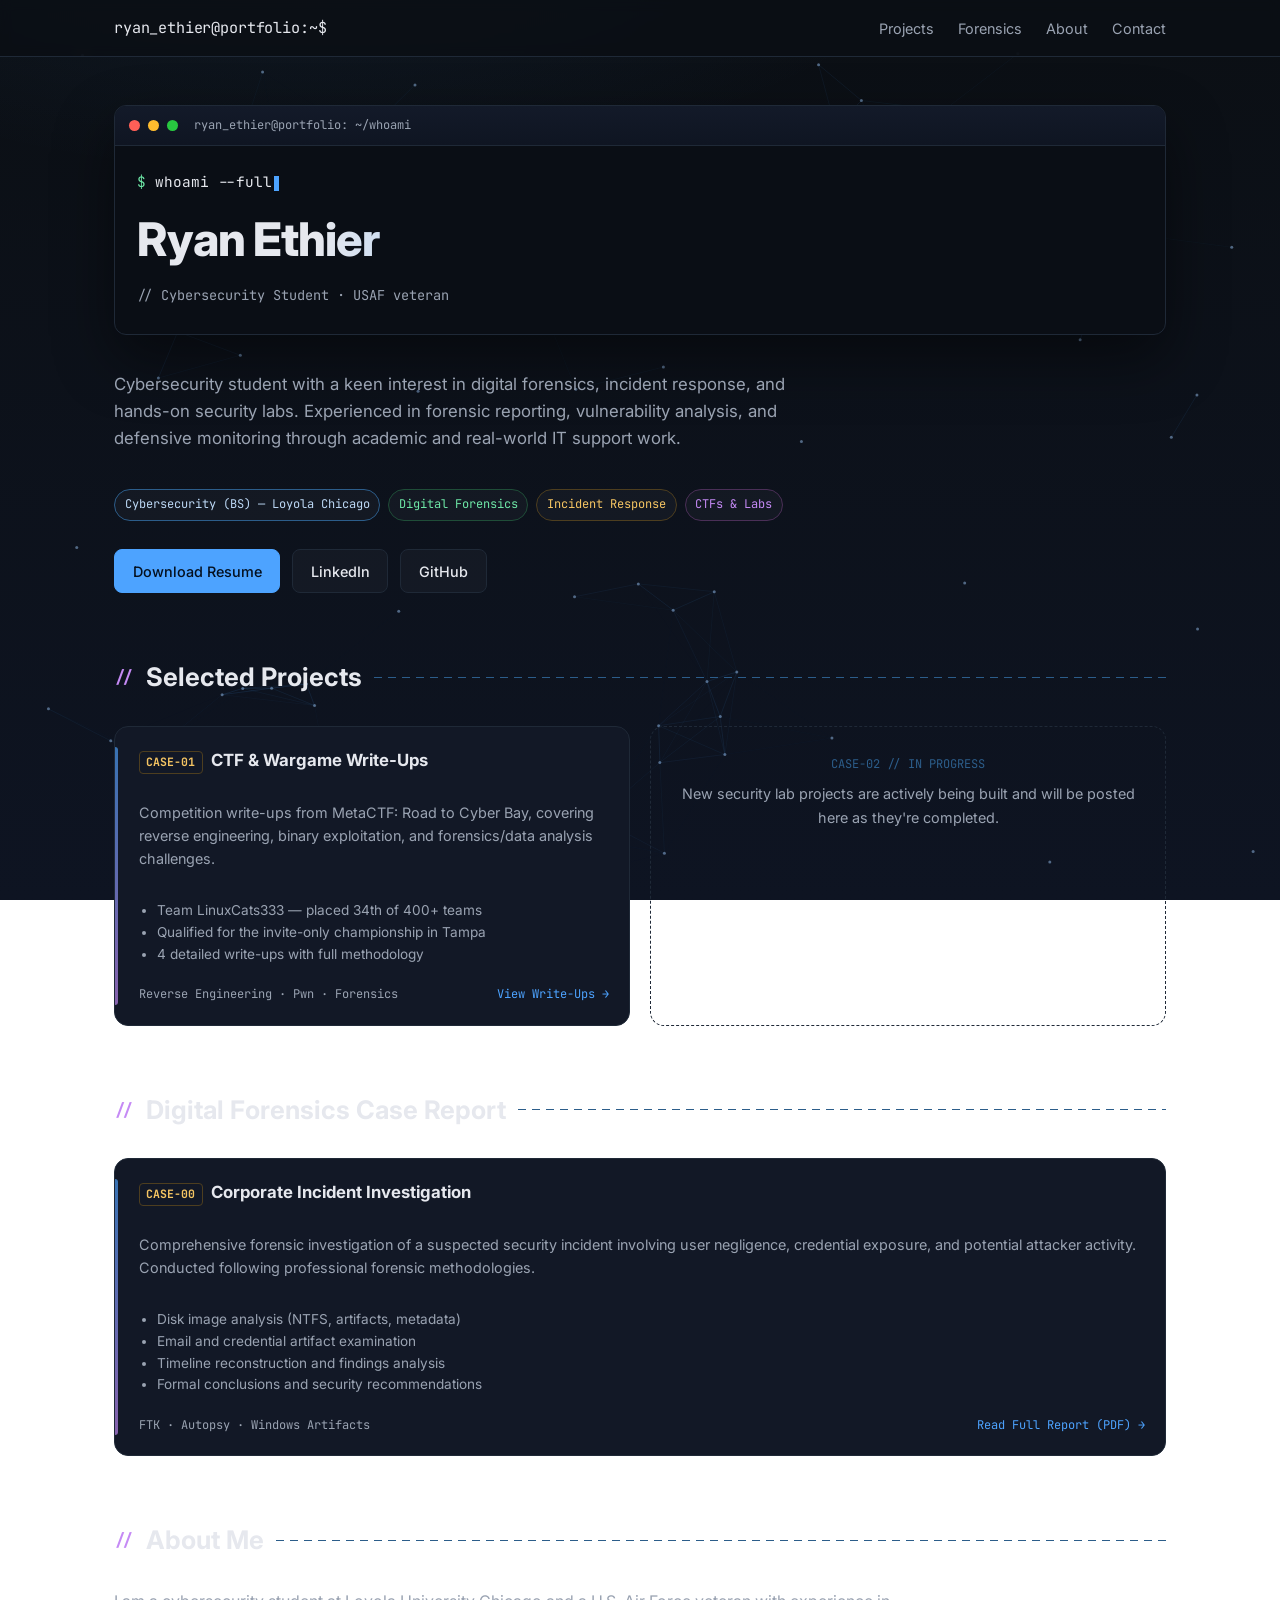
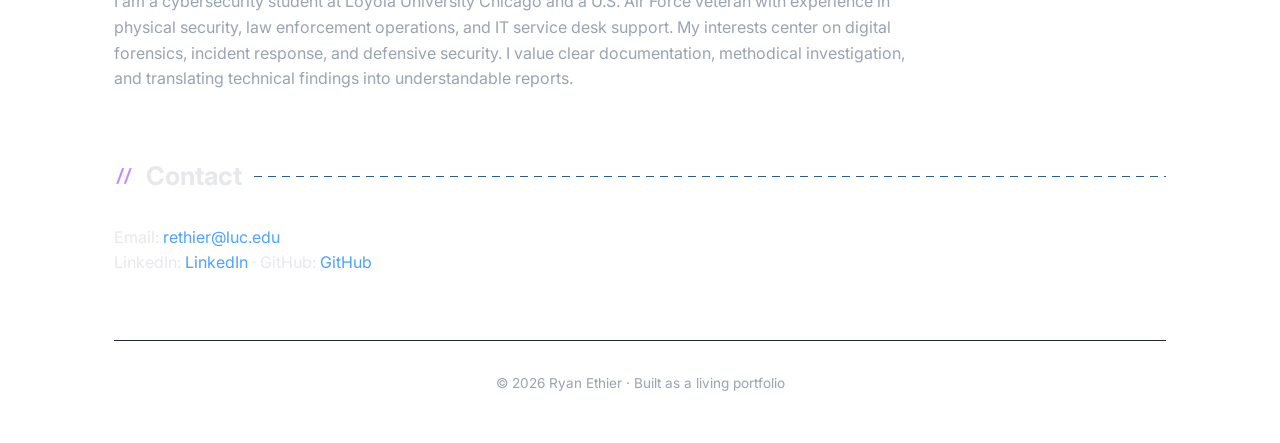
==== commit efb194be: "Revise personal description in index.html Updated the description to emphasize interest in digital f" ====
--- a/index.html
+++ b/index.html
@@ -44,11 +44,11 @@
     <div class="term-body">
       <div><span class="term-prompt">$</span> <span id="typed" data-text="whoami --full"></span><span class="cursor" aria-hidden="true"></span></div>
       <h1>Ryan Ethier</h1>
-      <p class="term-out">// cybersecurity student &middot; digital forensics &middot; incident response &middot; USAF veteran</p>
+      <p class="term-out">// Cybersecurity Student &middot; USAF veteran</p>
     </div>
   </div>
   <p>
-    Cybersecurity student specializing in digital forensics, incident response, and hands-on security labs.
+    Cybersecurity student with a keen interest in digital forensics, incident response, and hands-on security labs.
     Experienced in forensic reporting, vulnerability analysis, and defensive monitoring through academic and
     real-world IT support work.
   </p>
@@ -56,7 +56,6 @@
     <span class="badge">Cybersecurity (BS) — Loyola Chicago</span>
     <span class="badge">Digital Forensics</span>
     <span class="badge">Incident Response</span>
-    <span class="badge">USAF Veteran</span>
     <span class="badge">CTFs & Labs</span>
   </div>
   <div class="hero-actions">
